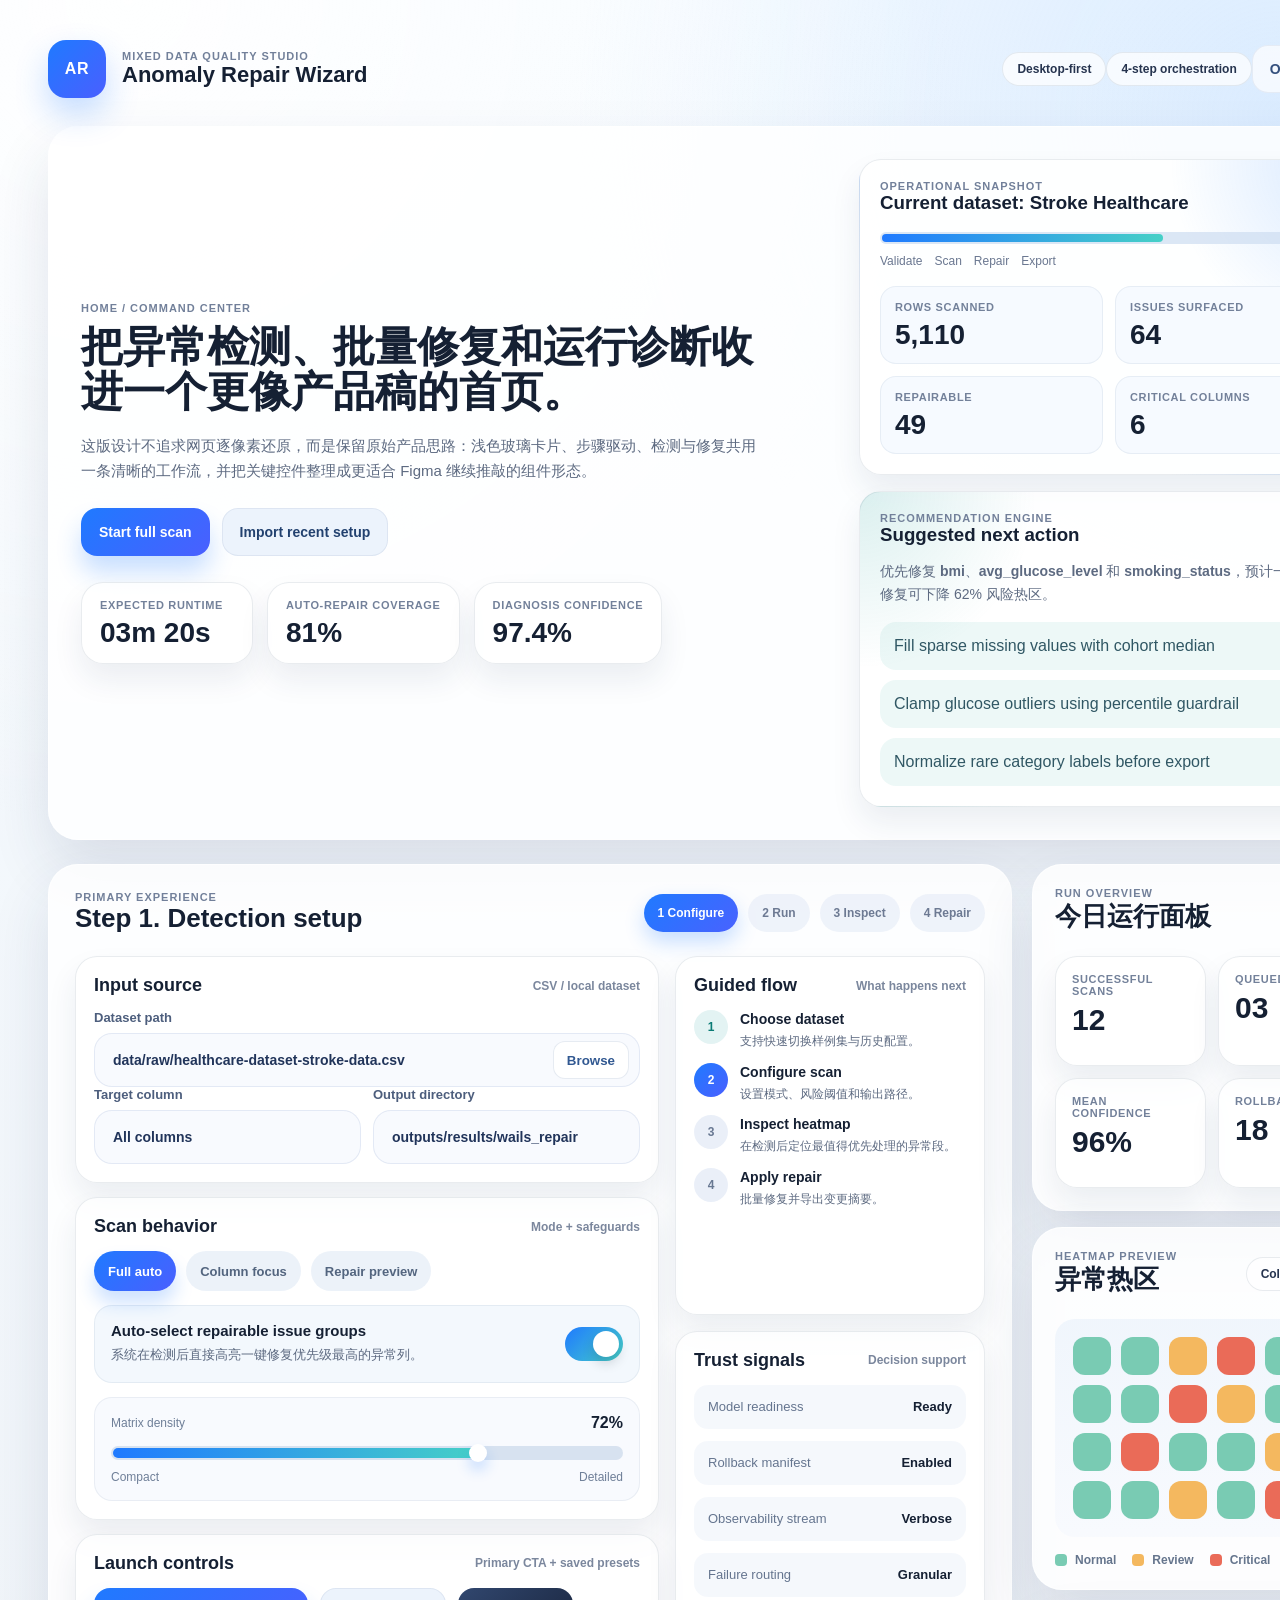
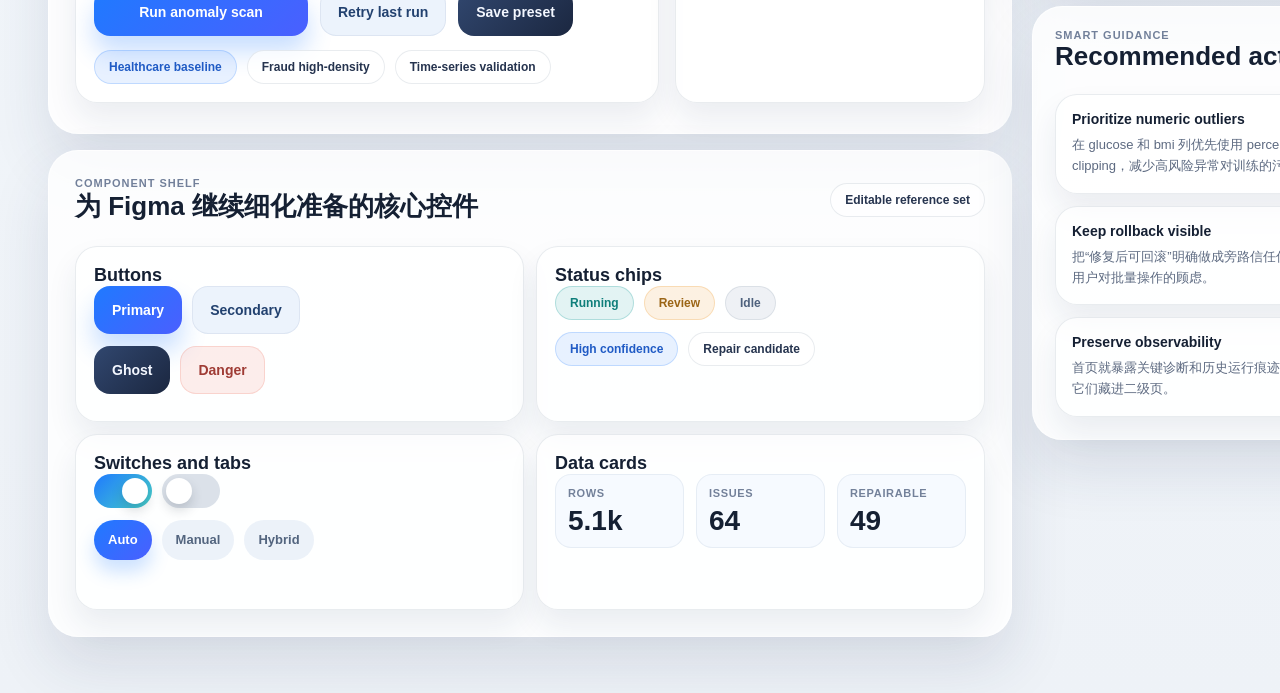
==== appshell/frontend/figma-home-native.html @ bd6d8a05 "feat: land agent runtime langgraph and benchmark tooling" ====
﻿<!doctype html>
<html lang="zh-CN">
  <head>
    <meta charset="UTF-8" />
    <meta name="viewport" content="width=device-width, initial-scale=1.0" />
    <title>Anomaly Repair Design Board</title>
    <link rel="stylesheet" href="./src/figma-home-native.css" />
  </head>
  <body class="design-body">
    <main class="design-shell">
      <header class="topbar">
        <div class="brand">
          <div class="brand-mark">AR</div>
          <div>
            <p class="eyebrow">Mixed Data Quality Studio</p>
            <h1 class="brand-title">Anomaly Repair Wizard</h1>
          </div>
        </div>
        <div class="topbar-meta">
          <span class="meta-pill">Desktop-first</span>
          <span class="meta-pill">4-step orchestration</span>
          <button class="ghost-button" type="button">Open prototype</button>
        </div>
      </header>

      <section class="hero-panel">
        <div class="hero-copy">
          <p class="eyebrow">Home / Command Center</p>
          <h2>把异常检测、批量修复和运行诊断收进一个更像产品稿的首页。</h2>
          <p class="hero-text">
            这版设计不追求网页逐像素还原，而是保留原始产品思路：浅色玻璃卡片、步骤驱动、检测与修复共用一条清晰的工作流，并把关键控件整理成更适合
            Figma 继续推敲的组件形态。
          </p>
          <div class="hero-actions">
            <button class="primary-button" type="button">Start full scan</button>
            <button class="secondary-button" type="button">Import recent setup</button>
          </div>
          <div class="hero-stats">
            <article class="hero-stat">
              <span>Expected runtime</span>
              <strong>03m 20s</strong>
            </article>
            <article class="hero-stat">
              <span>Auto-repair coverage</span>
              <strong>81%</strong>
            </article>
            <article class="hero-stat">
              <span>Diagnosis confidence</span>
              <strong>97.4%</strong>
            </article>
          </div>
        </div>

        <div class="hero-preview">
          <article class="preview-card preview-primary">
            <div class="preview-heading">
              <div>
                <p class="card-kicker">Operational snapshot</p>
                <h3>Current dataset: Stroke Healthcare</h3>
              </div>
              <span class="status-chip is-live">Live</span>
            </div>

            <div class="mini-progress">
              <div class="mini-progress-bar"><span></span></div>
              <div class="mini-progress-labels">
                <span>Validate</span>
                <span>Scan</span>
                <span>Repair</span>
                <span>Export</span>
              </div>
            </div>

            <div class="preview-grid">
              <article class="preview-stat"><span>Rows scanned</span><strong>5,110</strong></article>
              <article class="preview-stat"><span>Issues surfaced</span><strong>64</strong></article>
              <article class="preview-stat"><span>Repairable</span><strong>49</strong></article>
              <article class="preview-stat"><span>Critical columns</span><strong>6</strong></article>
            </div>
          </article>

          <article class="preview-card preview-accent">
            <div class="preview-heading">
              <div>
                <p class="card-kicker">Recommendation engine</p>
                <h3>Suggested next action</h3>
              </div>
            </div>
            <p class="preview-note">
              优先修复 <strong>bmi</strong>、<strong>avg_glucose_level</strong> 和 <strong>smoking_status</strong>，预计一次批量修复可下降
              62% 风险热区。
            </p>
            <ul class="recommend-list">
              <li>Fill sparse missing values with cohort median</li>
              <li>Clamp glucose outliers using percentile guardrail</li>
              <li>Normalize rare category labels before export</li>
            </ul>
          </article>
        </div>
      </section>

      <section class="workspace-grid">
        <div class="workspace-main">
          <article class="surface surface-xl">
            <div class="surface-head">
              <div>
                <p class="card-kicker">Primary experience</p>
                <h3>Step 1. Detection setup</h3>
              </div>
              <div class="stepper">
                <span class="step is-active">1 Configure</span>
                <span class="step">2 Run</span>
                <span class="step">3 Inspect</span>
                <span class="step">4 Repair</span>
              </div>
            </div>

            <div class="control-layout">
              <div class="control-main">
                <article class="control-card">
                  <div class="section-head">
                    <h4>Input source</h4>
                    <span class="section-note">CSV / local dataset</span>
                  </div>
                  <div class="field-stack">
                    <label class="field">
                      <span class="field-label">Dataset path</span>
                      <div class="input-shell">
                        <span class="input-value">data/raw/healthcare-dataset-stroke-data.csv</span>
                        <button class="field-button" type="button">Browse</button>
                      </div>
                    </label>

                    <div class="field-grid">
                      <label class="field">
                        <span class="field-label">Target column</span>
                        <div class="input-shell input-shell-plain"><span class="input-value">All columns</span></div>
                      </label>
                      <label class="field">
                        <span class="field-label">Output directory</span>
                        <div class="input-shell input-shell-plain"><span class="input-value">outputs/results/wails_repair</span></div>
                      </label>
                    </div>
                  </div>
                </article>

                <article class="control-card">
                  <div class="section-head">
                    <h4>Scan behavior</h4>
                    <span class="section-note">Mode + safeguards</span>
                  </div>
                  <div class="mode-switches">
                    <button class="chip-button is-selected" type="button">Full auto</button>
                    <button class="chip-button" type="button">Column focus</button>
                    <button class="chip-button" type="button">Repair preview</button>
                  </div>
                  <div class="toggle-tile">
                    <div>
                      <strong>Auto-select repairable issue groups</strong>
                      <p>系统在检测后直接高亮一键修复优先级最高的异常列。</p>
                    </div>
                    <div class="toggle is-on"><span></span></div>
                  </div>
                  <div class="slider-card">
                    <div class="slider-head"><span>Matrix density</span><strong>72%</strong></div>
                    <div class="slider-track"><span></span></div>
                    <div class="slider-scale"><span>Compact</span><span>Detailed</span></div>
                  </div>
                </article>

                <article class="control-card">
                  <div class="section-head">
                    <h4>Launch controls</h4>
                    <span class="section-note">Primary CTA + saved presets</span>
                  </div>
                  <div class="cta-row">
                    <button class="primary-button large" type="button">Run anomaly scan</button>
                    <button class="secondary-button" type="button">Retry last run</button>
                    <button class="ghost-button dark" type="button">Save preset</button>
                  </div>
                  <div class="preset-strip">
                    <span class="preset-pill is-blue">Healthcare baseline</span>
                    <span class="preset-pill">Fraud high-density</span>
                    <span class="preset-pill">Time-series validation</span>
                  </div>
                </article>
              </div>

              <aside class="control-side">
                <article class="rail-card">
                  <div class="section-head">
                    <h4>Guided flow</h4>
                    <span class="section-note">What happens next</span>
                  </div>
                  <ol class="flow-list">
                    <li class="flow-item done"><span class="flow-dot">1</span><div><strong>Choose dataset</strong><p>支持快速切换样例集与历史配置。</p></div></li>
                    <li class="flow-item active"><span class="flow-dot">2</span><div><strong>Configure scan</strong><p>设置模式、风险阈值和输出路径。</p></div></li>
                    <li class="flow-item"><span class="flow-dot">3</span><div><strong>Inspect heatmap</strong><p>在检测后定位最值得优先处理的异常段。</p></div></li>
                    <li class="flow-item"><span class="flow-dot">4</span><div><strong>Apply repair</strong><p>批量修复并导出变更摘要。</p></div></li>
                  </ol>
                </article>

                <article class="rail-card">
                  <div class="section-head">
                    <h4>Trust signals</h4>
                    <span class="section-note">Decision support</span>
                  </div>
                  <div class="signal-list">
                    <div class="signal-row"><span>Model readiness</span><strong>Ready</strong></div>
                    <div class="signal-row"><span>Rollback manifest</span><strong>Enabled</strong></div>
                    <div class="signal-row"><span>Observability stream</span><strong>Verbose</strong></div>
                    <div class="signal-row"><span>Failure routing</span><strong>Granular</strong></div>
                  </div>
                </article>
              </aside>
            </div>
          </article>

          <article class="surface">
            <div class="surface-head">
              <div>
                <p class="card-kicker">Component shelf</p>
                <h3>为 Figma 继续细化准备的核心控件</h3>
              </div>
              <span class="meta-pill soft">Editable reference set</span>
            </div>

            <div class="component-grid">
              <article class="component-card">
                <h4>Buttons</h4>
                <div class="component-row">
                  <button class="primary-button" type="button">Primary</button>
                  <button class="secondary-button" type="button">Secondary</button>
                </div>
                <div class="component-row">
                  <button class="ghost-button dark" type="button">Ghost</button>
                  <button class="danger-button" type="button">Danger</button>
                </div>
              </article>

              <article class="component-card">
                <h4>Status chips</h4>
                <div class="component-wrap">
                  <span class="status-chip is-live">Running</span>
                  <span class="status-chip is-warning">Review</span>
                  <span class="status-chip is-calm">Idle</span>
                </div>
                <div class="component-wrap">
                  <span class="preset-pill is-blue">High confidence</span>
                  <span class="preset-pill">Repair candidate</span>
                </div>
              </article>

              <article class="component-card">
                <h4>Switches and tabs</h4>
                <div class="component-wrap">
                  <div class="toggle is-on"><span></span></div>
                  <div class="toggle"><span></span></div>
                </div>
                <div class="mode-switches compact">
                  <button class="chip-button is-selected" type="button">Auto</button>
                  <button class="chip-button" type="button">Manual</button>
                  <button class="chip-button" type="button">Hybrid</button>
                </div>
              </article>

              <article class="component-card">
                <h4>Data cards</h4>
                <div class="mini-stat-grid">
                  <div class="mini-stat"><span>Rows</span><strong>5.1k</strong></div>
                  <div class="mini-stat"><span>Issues</span><strong>64</strong></div>
                  <div class="mini-stat"><span>Repairable</span><strong>49</strong></div>
                </div>
              </article>
            </div>
          </article>
        </div>

        <aside class="workspace-side">
          <article class="surface side-surface">
            <div class="surface-head">
              <div>
                <p class="card-kicker">Run overview</p>
                <h3>今日运行面板</h3>
              </div>
            </div>
            <div class="kpi-grid">
              <article class="kpi-card"><span>Successful scans</span><strong>12</strong></article>
              <article class="kpi-card"><span>Queued repairs</span><strong>03</strong></article>
              <article class="kpi-card"><span>Mean confidence</span><strong>96%</strong></article>
              <article class="kpi-card"><span>Rollback points</span><strong>18</strong></article>
            </div>
          </article>

          <article class="surface side-surface">
            <div class="surface-head">
              <div>
                <p class="card-kicker">Heatmap preview</p>
                <h3>异常热区</h3>
              </div>
              <span class="meta-pill soft">Column severity</span>
            </div>
            <div class="heatmap">
              <span class="cell safe"></span><span class="cell safe"></span><span class="cell watch"></span><span class="cell danger"></span><span class="cell safe"></span><span class="cell watch"></span>
              <span class="cell safe"></span><span class="cell safe"></span><span class="cell danger"></span><span class="cell watch"></span><span class="cell safe"></span><span class="cell watch"></span>
              <span class="cell safe"></span><span class="cell danger"></span><span class="cell safe"></span><span class="cell safe"></span><span class="cell watch"></span><span class="cell safe"></span>
              <span class="cell safe"></span><span class="cell safe"></span><span class="cell watch"></span><span class="cell safe"></span><span class="cell danger"></span><span class="cell safe"></span>
            </div>
            <div class="legend">
              <span><i class="legend-dot safe"></i>Normal</span>
              <span><i class="legend-dot watch"></i>Review</span>
              <span><i class="legend-dot danger"></i>Critical</span>
            </div>
          </article>

          <article class="surface side-surface">
            <div class="surface-head">
              <div>
                <p class="card-kicker">Smart guidance</p>
                <h3>Recommended actions</h3>
              </div>
            </div>
            <div class="stack-list">
              <article class="stack-item"><strong>Prioritize numeric outliers</strong><p>在 glucose 和 bmi 列优先使用 percentile clipping，减少高风险异常对训练的污染。</p></article>
              <article class="stack-item"><strong>Keep rollback visible</strong><p>把“修复后可回滚”明确做成旁路信任信号，降低用户对批量操作的顾虑。</p></article>
              <article class="stack-item"><strong>Preserve observability</strong><p>首页就暴露关键诊断和历史运行痕迹，而不是把它们藏进二级页。</p></article>
            </div>
          </article>
        </aside>
      </section>
    </main>
  </body>
</html>
---- appshell/frontend/src/figma-home-native.css ----
﻿:root {
  --bg-top: #f6fbff;
  --bg-bottom: #eef2f7;
  --ink-strong: #152033;
  --ink-main: #26344f;
  --ink-soft: #5d6a81;
  --line-soft: rgba(43, 67, 100, 0.1);
  --surface: rgba(255, 255, 255, 0.82);
  --shadow-main: 0 28px 60px rgba(30, 53, 88, 0.12);
  --shadow-soft: 0 16px 30px rgba(30, 53, 88, 0.08);
  --radius-xl: 30px;
  --radius-lg: 22px;
  --radius-md: 16px;
}

* { box-sizing: border-box; }
html, body { min-height: 100%; }
body {
  margin: 0;
  color: var(--ink-main);
  font-family: Aptos, "Segoe UI", "PingFang SC", "Microsoft YaHei", sans-serif;
  background:
    radial-gradient(circle at 10% 0%, rgba(255, 255, 255, 0.95), transparent 32%),
    radial-gradient(circle at 100% 5%, rgba(196, 223, 255, 0.55), transparent 28%),
    linear-gradient(180deg, var(--bg-top), var(--bg-bottom));
}
.design-shell { width: 1440px; margin: 0 auto; padding: 40px 48px 56px; }
.topbar, .hero-panel, .workspace-grid, .surface-head, .preview-heading, .hero-actions, .hero-stats, .topbar-meta, .stepper, .mode-switches, .cta-row, .preset-strip, .signal-row, .component-row, .component-wrap, .legend, .section-head, .mini-progress-labels, .slider-head, .slider-scale { display: flex; align-items: center; }
.topbar, .surface-head, .preview-heading, .topbar-meta, .stepper, .legend, .section-head, .slider-head, .slider-scale { justify-content: space-between; }
.topbar { margin-bottom: 28px; }
.brand { display: flex; gap: 16px; align-items: center; }
.brand-mark { width: 58px; height: 58px; border-radius: 18px; display: grid; place-items: center; color: #fff; font-weight: 700; letter-spacing: .04em; background: linear-gradient(135deg, #1f7aff, #4a5fff); box-shadow: 0 16px 32px rgba(31,122,255,.25); }
.eyebrow, .card-kicker { margin: 0; text-transform: uppercase; letter-spacing: .09em; font-size: 11px; font-weight: 700; color: #72809a; }
.brand-title, .hero-copy h2, .surface-head h3, .preview-heading h3, .section-head h4, .component-card h4 { margin: 0; color: var(--ink-strong); }
.brand-title { font-size: 22px; }
.meta-pill, .status-chip, .preset-pill { display: inline-flex; align-items: center; min-height: 34px; padding: 0 14px; border-radius: 999px; font-size: 12px; font-weight: 700; border: 1px solid var(--line-soft); background: rgba(255,255,255,.72); color: var(--ink-main); }
.meta-pill.soft { background: rgba(255,255,255,.55); }
.hero-panel, .surface { border-radius: var(--radius-xl); border: 1px solid rgba(255,255,255,.72); background: var(--surface); box-shadow: var(--shadow-main); }
.hero-panel { display: grid; grid-template-columns: 1.2fr .8fr; gap: 28px; padding: 32px; margin-bottom: 24px; }
.hero-copy h2 { margin-top: 10px; font-size: 42px; line-height: 1.08; max-width: 700px; }
.hero-text { margin: 18px 0 0; max-width: 680px; line-height: 1.72; color: var(--ink-soft); font-size: 15px; }
.hero-actions { gap: 12px; justify-content: flex-start; margin-top: 24px; }
.hero-stats { gap: 14px; justify-content: flex-start; margin-top: 26px; }
.hero-stat, .preview-card, .control-card, .rail-card, .component-card, .kpi-card, .stack-item { border-radius: var(--radius-lg); border: 1px solid var(--line-soft); background: rgba(255,255,255,.72); box-shadow: var(--shadow-soft); }
.hero-stat { min-width: 172px; padding: 16px 18px; }
.hero-stat span, .preview-stat span, .kpi-card span, .mini-stat span { display: block; font-size: 11px; color: #73819a; text-transform: uppercase; letter-spacing: .06em; font-weight: 700; }
.hero-stat strong, .preview-stat strong, .kpi-card strong, .mini-stat strong { display: block; margin-top: 8px; font-size: 28px; color: var(--ink-strong); line-height: 1; }
.hero-preview { display: grid; gap: 16px; }
.preview-card { padding: 20px; }
.preview-primary { background: radial-gradient(circle at 100% 0%, rgba(31,122,255,.18), transparent 32%), rgba(255,255,255,.78); }
.preview-accent { background: radial-gradient(circle at 0% 0%, rgba(30,159,154,.16), transparent 30%), rgba(255,255,255,.78); }
.status-chip.is-live { color: #0e7e7a; background: rgba(30,159,154,.12); border-color: rgba(30,159,154,.26); }
.status-chip.is-warning { color: #9b6516; background: rgba(240,169,77,.16); border-color: rgba(240,169,77,.3); }
.status-chip.is-calm { color: #4e617d; background: rgba(100,122,156,.1); }
.mini-progress { margin-top: 18px; }
.mini-progress-bar { height: 12px; border-radius: 999px; background: rgba(207,222,242,.72); padding: 2px; }
.mini-progress-bar span { display: block; width: 62%; height: 100%; border-radius: inherit; background: linear-gradient(90deg, #1f7aff, #46d0c7); }
.mini-progress-labels { margin-top: 10px; gap: 12px; }
.mini-progress-labels span { font-size: 12px; color: #6a7790; }
.preview-grid, .kpi-grid, .component-grid, .mini-stat-grid { display: grid; gap: 12px; }
.preview-grid, .kpi-grid { grid-template-columns: repeat(2, minmax(0,1fr)); }
.preview-grid { margin-top: 18px; }
.preview-stat, .mini-stat { border-radius: var(--radius-md); background: rgba(246,250,255,.92); border: 1px solid rgba(57,88,130,.08); padding: 14px; }
.preview-note { margin: 14px 0 0; line-height: 1.65; color: var(--ink-soft); font-size: 14px; }
.recommend-list, .flow-list, .stack-list { margin: 0; padding: 0; list-style: none; }
.recommend-list { margin-top: 16px; display: grid; gap: 10px; }
.recommend-list li { border-radius: var(--radius-md); padding: 12px 14px; background: rgba(30,159,154,.08); color: #305764; line-height: 1.5; }
.workspace-grid { display: grid; grid-template-columns: minmax(0,1fr) 360px; gap: 20px; align-items: flex-start; }
.workspace-main, .workspace-side, .control-layout, .control-main, .control-side, .signal-list { display: grid; gap: 16px; }
.surface { padding: 26px; }
.surface-xl { padding-bottom: 30px; }
.surface-head { gap: 18px; margin-bottom: 22px; }
.surface-head h3 { font-size: 26px; }
.stepper { gap: 10px; flex-wrap: wrap; }
.step { min-height: 38px; padding: 0 14px; border-radius: 999px; display: inline-flex; align-items: center; background: rgba(236,241,249,.8); color: #6d7a93; font-size: 12px; font-weight: 700; }
.step.is-active { color: #fff; background: linear-gradient(135deg, #1f7aff, #4962ff); box-shadow: 0 10px 20px rgba(31,122,255,.24); }
.control-layout { grid-template-columns: minmax(0,1fr) 310px; }
.control-main, .field-stack { gap: 14px; }
.control-card, .rail-card, .component-card, .side-surface { padding: 18px; }
.section-head { margin-bottom: 14px; gap: 12px; }
.section-head h4, .component-card h4 { font-size: 18px; }
.section-note { color: #7b879d; font-size: 12px; font-weight: 600; }
.field-grid { display: grid; grid-template-columns: repeat(2, minmax(0,1fr)); gap: 12px; }
.field { display: grid; gap: 8px; }
.field-label { font-size: 13px; font-weight: 700; color: #4d5e7d; }
.input-shell { min-height: 54px; border-radius: 18px; border: 1px solid rgba(39,84,152,.1); background: rgba(248,250,254,.95); padding: 0 10px 0 18px; display: flex; align-items: center; justify-content: space-between; gap: 12px; }
.input-shell-plain { justify-content: flex-start; }
.input-value { color: #21345a; font-size: 14px; font-weight: 600; }
.field-button, .chip-button, .ghost-button, .secondary-button, .primary-button, .danger-button { border: 0; cursor: default; font-family: inherit; }
.field-button { min-height: 38px; padding: 0 14px; border-radius: 12px; background: #fff; color: #315891; font-weight: 700; box-shadow: inset 0 0 0 1px rgba(49,88,145,.12); }
.mode-switches { justify-content: flex-start; gap: 10px; flex-wrap: wrap; }
.mode-switches.compact { margin-top: 12px; }
.chip-button { min-height: 40px; padding: 0 14px; border-radius: 999px; background: rgba(235,241,249,.92); color: #53657f; font-size: 13px; font-weight: 700; }
.chip-button.is-selected { color: #fff; background: linear-gradient(135deg, #1f7aff, #4a5fff); box-shadow: 0 12px 18px rgba(31,122,255,.22); }
.toggle-tile { margin-top: 14px; border-radius: 18px; background: rgba(242,247,253,.88); border: 1px solid rgba(57,88,130,.08); padding: 16px; display: flex; align-items: center; justify-content: space-between; gap: 16px; }
.toggle-tile strong { display: block; font-size: 15px; color: var(--ink-strong); }
.toggle-tile p { margin: 6px 0 0; line-height: 1.6; color: var(--ink-soft); font-size: 13px; }
.toggle { width: 58px; height: 34px; padding: 4px; border-radius: 999px; background: rgba(176,188,206,.45); display: flex; align-items: center; }
.toggle span { width: 26px; height: 26px; border-radius: 50%; background: #fff; box-shadow: 0 6px 12px rgba(25,38,56,.18); }
.toggle.is-on { justify-content: flex-end; background: linear-gradient(135deg, #1f7aff, #46d0c7); }
.slider-card { margin-top: 14px; padding: 16px; border-radius: 18px; background: rgba(248,250,254,.95); border: 1px solid rgba(57,88,130,.08); }
.slider-track { margin-top: 14px; height: 14px; border-radius: 999px; background: rgba(208,220,237,.8); padding: 2px; }
.slider-track span { display: block; width: 72%; height: 100%; border-radius: inherit; background: linear-gradient(90deg, #1f7aff, #46d0c7); position: relative; }
.slider-track span::after { content: ""; position: absolute; right: -8px; top: 50%; width: 18px; height: 18px; margin-top: -9px; border-radius: 50%; background: #fff; box-shadow: 0 8px 14px rgba(31,122,255,.24); }
.slider-scale { margin-top: 10px; }
.slider-scale span, .slider-head span { font-size: 12px; color: #6f7f98; }
.slider-head strong { color: var(--ink-strong); }
.cta-row { gap: 12px; justify-content: flex-start; flex-wrap: wrap; }
.preset-strip { margin-top: 14px; gap: 10px; justify-content: flex-start; flex-wrap: wrap; }
.preset-pill.is-blue { color: #205bc5; background: rgba(31,122,255,.1); border-color: rgba(31,122,255,.2); }
.flow-list, .signal-list, .stack-list { display: grid; gap: 12px; }
.flow-item { display: grid; grid-template-columns: 34px minmax(0,1fr); gap: 12px; align-items: start; }
.flow-dot { width: 34px; height: 34px; border-radius: 50%; display: grid; place-items: center; font-size: 12px; font-weight: 700; color: #687892; background: rgba(231,237,247,.88); }
.flow-item strong { color: var(--ink-strong); font-size: 14px; }
.flow-item p { margin: 4px 0 0; color: var(--ink-soft); font-size: 12px; line-height: 1.55; }
.flow-item.active .flow-dot { color: #fff; background: linear-gradient(135deg, #1f7aff, #4a5fff); }
.flow-item.done .flow-dot { color: #0a7b75; background: rgba(30,159,154,.12); }
.signal-row { justify-content: space-between; gap: 16px; min-height: 44px; border-radius: 14px; padding: 0 14px; background: rgba(245,248,252,.92); }
.signal-row span { color: #65758f; font-size: 13px; }
.signal-row strong { color: var(--ink-strong); font-size: 13px; }
.component-grid { grid-template-columns: repeat(2, minmax(0,1fr)); }
.component-card { min-height: 176px; }
.component-row, .component-wrap { gap: 10px; justify-content: flex-start; flex-wrap: wrap; }
.component-row + .component-row, .component-wrap + .component-wrap { margin-top: 12px; }
.mini-stat-grid { grid-template-columns: repeat(3, minmax(0,1fr)); }
.mini-stat { padding: 12px; }
.primary-button, .secondary-button, .ghost-button, .danger-button { min-height: 48px; padding: 0 18px; border-radius: 16px; font-size: 14px; font-weight: 700; }
.primary-button.large { min-width: 214px; }
.primary-button { color: #fff; background: linear-gradient(135deg, #1f7aff, #4a5fff); box-shadow: 0 16px 24px rgba(31,122,255,.24); }
.secondary-button { color: #22416f; background: rgba(236,243,252,.98); box-shadow: inset 0 0 0 1px rgba(40,72,126,.08); }
.ghost-button { color: #35517e; background: rgba(255,255,255,.7); box-shadow: inset 0 0 0 1px rgba(40,72,126,.08); }
.ghost-button.dark { color: #f3f7ff; background: linear-gradient(135deg, #31476f, #1b2740); box-shadow: none; }
.danger-button { color: #9f3c35; background: rgba(234,107,88,.12); box-shadow: inset 0 0 0 1px rgba(234,107,88,.2); }
.side-surface { padding: 22px; }
.kpi-grid { margin-top: 8px; }
.kpi-card { padding: 16px; min-height: 110px; }
.kpi-card strong { font-size: 30px; }
.heatmap { display: grid; grid-template-columns: repeat(6, minmax(0,1fr)); gap: 10px; margin-top: 6px; padding: 18px; border-radius: 20px; background: linear-gradient(180deg, rgba(239,245,252,.92), rgba(248,250,254,.96)); }
.cell { display: block; aspect-ratio: 1/1; border-radius: 12px; }
.cell.safe, .legend-dot.safe { background: #79cbb3; }
.cell.watch, .legend-dot.watch { background: #f4b85f; }
.cell.danger, .legend-dot.danger { background: #ea6b58; }
.legend { gap: 16px; justify-content: flex-start; margin-top: 16px; flex-wrap: wrap; }
.legend span { display: inline-flex; align-items: center; gap: 8px; color: #65758d; font-size: 12px; font-weight: 600; }
.legend-dot { width: 12px; height: 12px; border-radius: 4px; display: inline-block; }
.stack-item { padding: 16px; }
.stack-item strong { display: block; color: var(--ink-strong); font-size: 14px; }
.stack-item p { margin: 8px 0 0; color: var(--ink-soft); font-size: 13px; line-height: 1.6; }
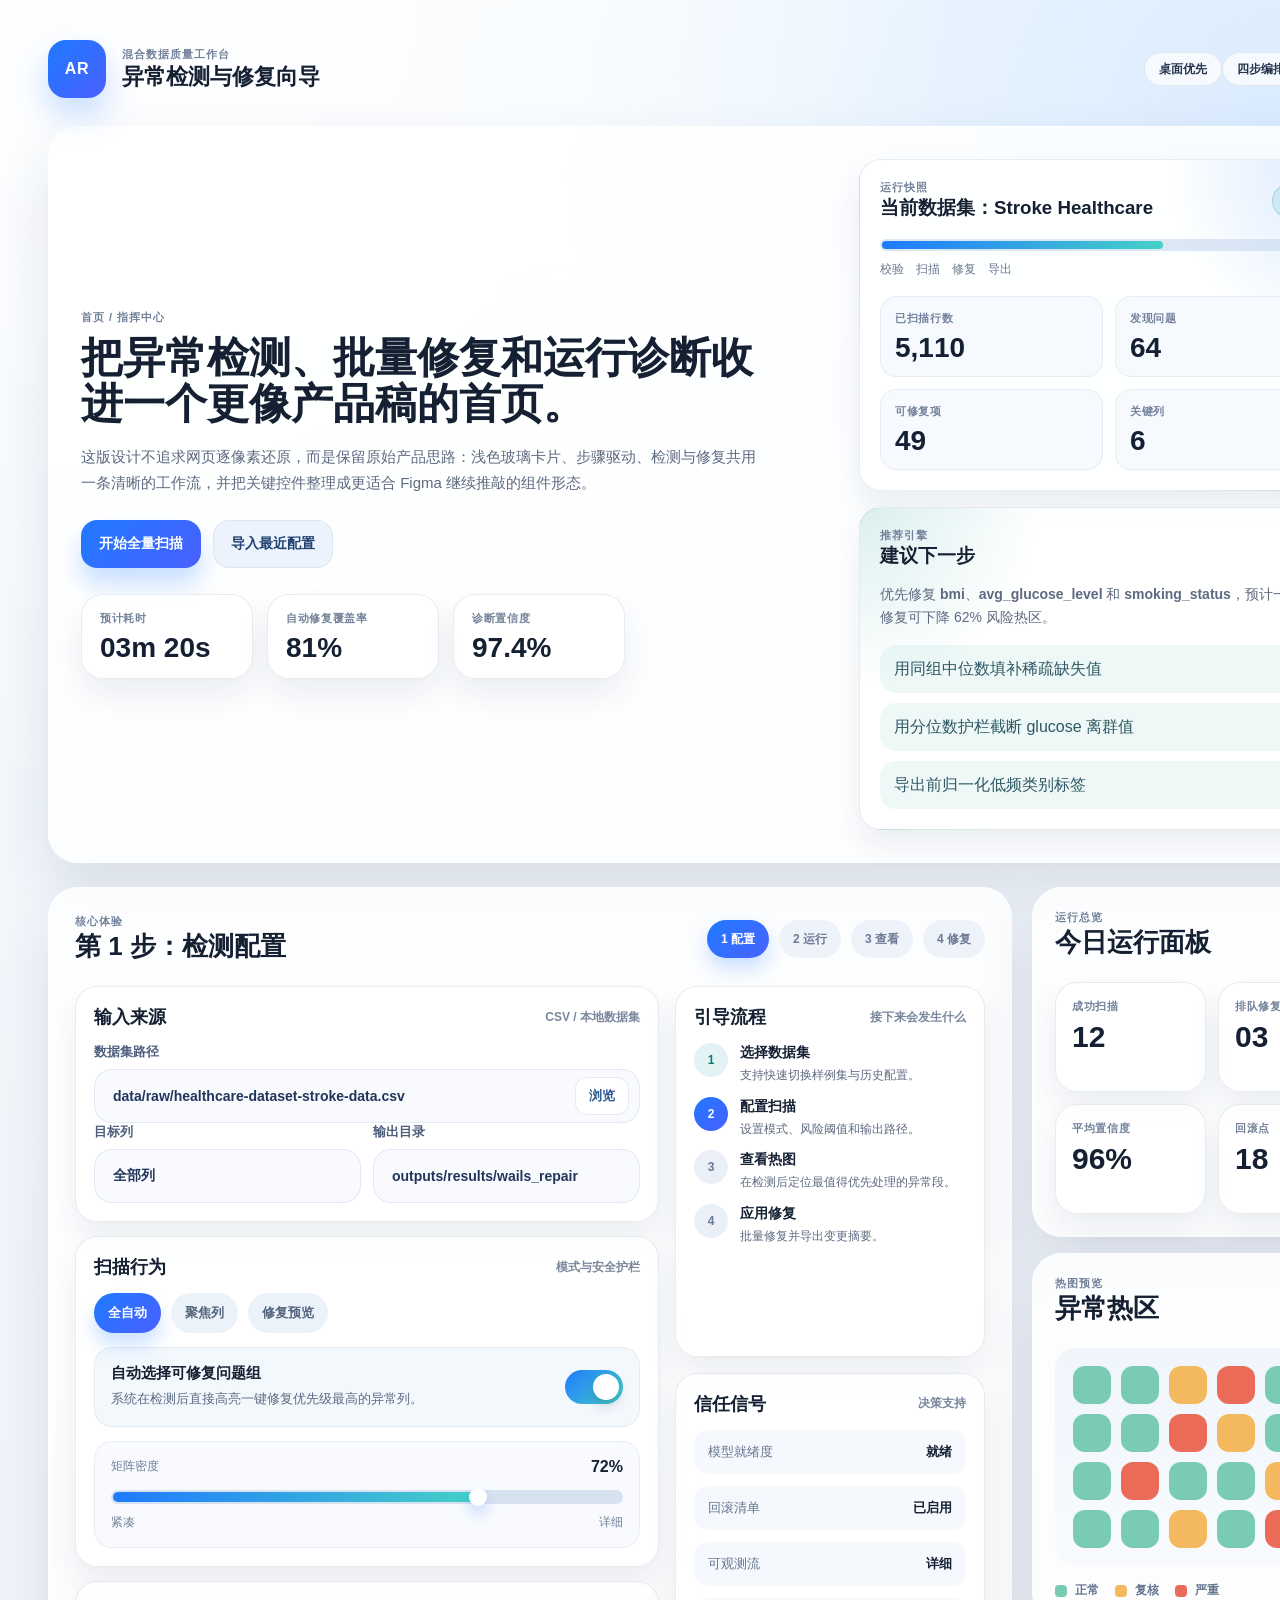
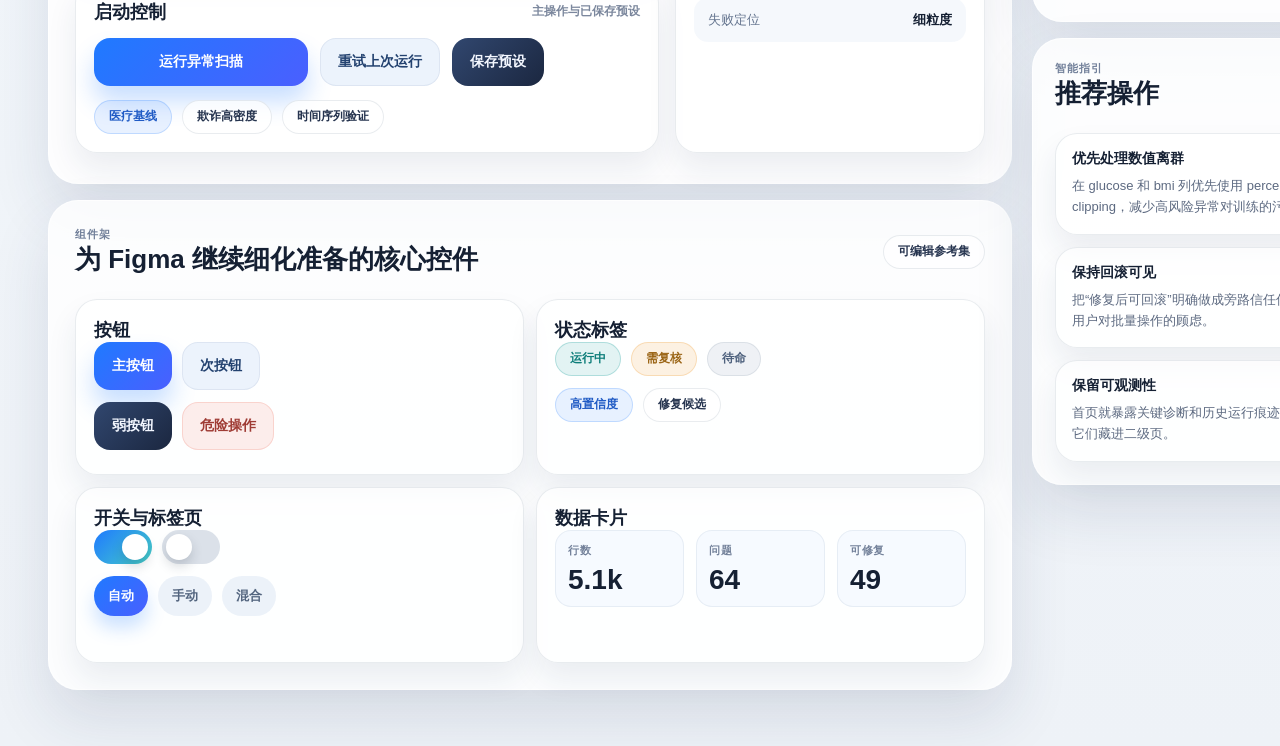
==== commit 2c1c8078: "Stabilize Wails app and update presentation assets" ====
--- a/appshell/frontend/figma-home-native.html
+++ b/appshell/frontend/figma-home-native.html
@@ -3,7 +3,7 @@
   <head>
     <meta charset="UTF-8" />
     <meta name="viewport" content="width=device-width, initial-scale=1.0" />
-    <title>Anomaly Repair Design Board</title>
+    <title>异常修复设计稿</title>
     <link rel="stylesheet" href="./src/figma-home-native.css" />
   </head>
   <body class="design-body">
@@ -12,40 +12,40 @@
         <div class="brand">
           <div class="brand-mark">AR</div>
           <div>
-            <p class="eyebrow">Mixed Data Quality Studio</p>
-            <h1 class="brand-title">Anomaly Repair Wizard</h1>
+            <p class="eyebrow">混合数据质量工作台</p>
+            <h1 class="brand-title">异常检测与修复向导</h1>
           </div>
         </div>
         <div class="topbar-meta">
-          <span class="meta-pill">Desktop-first</span>
-          <span class="meta-pill">4-step orchestration</span>
-          <button class="ghost-button" type="button">Open prototype</button>
+          <span class="meta-pill">桌面优先</span>
+          <span class="meta-pill">四步编排</span>
+          <button class="ghost-button" type="button">打开原型</button>
         </div>
       </header>
 
       <section class="hero-panel">
         <div class="hero-copy">
-          <p class="eyebrow">Home / Command Center</p>
+          <p class="eyebrow">首页 / 指挥中心</p>
           <h2>把异常检测、批量修复和运行诊断收进一个更像产品稿的首页。</h2>
           <p class="hero-text">
             这版设计不追求网页逐像素还原，而是保留原始产品思路：浅色玻璃卡片、步骤驱动、检测与修复共用一条清晰的工作流，并把关键控件整理成更适合
             Figma 继续推敲的组件形态。
           </p>
           <div class="hero-actions">
-            <button class="primary-button" type="button">Start full scan</button>
-            <button class="secondary-button" type="button">Import recent setup</button>
+            <button class="primary-button" type="button">开始全量扫描</button>
+            <button class="secondary-button" type="button">导入最近配置</button>
           </div>
           <div class="hero-stats">
             <article class="hero-stat">
-              <span>Expected runtime</span>
+              <span>预计耗时</span>
               <strong>03m 20s</strong>
             </article>
             <article class="hero-stat">
-              <span>Auto-repair coverage</span>
+              <span>自动修复覆盖率</span>
               <strong>81%</strong>
             </article>
             <article class="hero-stat">
-              <span>Diagnosis confidence</span>
+              <span>诊断置信度</span>
               <strong>97.4%</strong>
             </article>
           </div>
@@ -55,35 +55,35 @@
           <article class="preview-card preview-primary">
             <div class="preview-heading">
               <div>
-                <p class="card-kicker">Operational snapshot</p>
-                <h3>Current dataset: Stroke Healthcare</h3>
-              </div>
-              <span class="status-chip is-live">Live</span>
+                <p class="card-kicker">运行快照</p>
+                <h3>当前数据集：Stroke Healthcare</h3>
+              </div>
+              <span class="status-chip is-live">运行中</span>
             </div>
 
             <div class="mini-progress">
               <div class="mini-progress-bar"><span></span></div>
               <div class="mini-progress-labels">
-                <span>Validate</span>
-                <span>Scan</span>
-                <span>Repair</span>
-                <span>Export</span>
+                <span>校验</span>
+                <span>扫描</span>
+                <span>修复</span>
+                <span>导出</span>
               </div>
             </div>
 
             <div class="preview-grid">
-              <article class="preview-stat"><span>Rows scanned</span><strong>5,110</strong></article>
-              <article class="preview-stat"><span>Issues surfaced</span><strong>64</strong></article>
-              <article class="preview-stat"><span>Repairable</span><strong>49</strong></article>
-              <article class="preview-stat"><span>Critical columns</span><strong>6</strong></article>
+              <article class="preview-stat"><span>已扫描行数</span><strong>5,110</strong></article>
+              <article class="preview-stat"><span>发现问题</span><strong>64</strong></article>
+              <article class="preview-stat"><span>可修复项</span><strong>49</strong></article>
+              <article class="preview-stat"><span>关键列</span><strong>6</strong></article>
             </div>
           </article>
 
           <article class="preview-card preview-accent">
             <div class="preview-heading">
               <div>
-                <p class="card-kicker">Recommendation engine</p>
-                <h3>Suggested next action</h3>
+                <p class="card-kicker">推荐引擎</p>
+                <h3>建议下一步</h3>
               </div>
             </div>
             <p class="preview-note">
@@ -91,9 +91,9 @@
               62% 风险热区。
             </p>
             <ul class="recommend-list">
-              <li>Fill sparse missing values with cohort median</li>
-              <li>Clamp glucose outliers using percentile guardrail</li>
-              <li>Normalize rare category labels before export</li>
+              <li>用同组中位数填补稀疏缺失值</li>
+              <li>用分位数护栏截断 glucose 离群值</li>
+              <li>导出前归一化低频类别标签</li>
             </ul>
           </article>
         </div>
@@ -104,14 +104,14 @@
           <article class="surface surface-xl">
             <div class="surface-head">
               <div>
-                <p class="card-kicker">Primary experience</p>
-                <h3>Step 1. Detection setup</h3>
+                <p class="card-kicker">核心体验</p>
+                <h3>第 1 步：检测配置</h3>
               </div>
               <div class="stepper">
-                <span class="step is-active">1 Configure</span>
-                <span class="step">2 Run</span>
-                <span class="step">3 Inspect</span>
-                <span class="step">4 Repair</span>
+                <span class="step is-active">1 配置</span>
+                <span class="step">2 运行</span>
+                <span class="step">3 查看</span>
+                <span class="step">4 修复</span>
               </div>
             </div>
 
@@ -119,25 +119,25 @@
               <div class="control-main">
                 <article class="control-card">
                   <div class="section-head">
-                    <h4>Input source</h4>
-                    <span class="section-note">CSV / local dataset</span>
+                    <h4>输入来源</h4>
+                    <span class="section-note">CSV / 本地数据集</span>
                   </div>
                   <div class="field-stack">
                     <label class="field">
-                      <span class="field-label">Dataset path</span>
+                      <span class="field-label">数据集路径</span>
                       <div class="input-shell">
                         <span class="input-value">data/raw/healthcare-dataset-stroke-data.csv</span>
-                        <button class="field-button" type="button">Browse</button>
+                        <button class="field-button" type="button">浏览</button>
                       </div>
                     </label>
 
                     <div class="field-grid">
                       <label class="field">
-                        <span class="field-label">Target column</span>
-                        <div class="input-shell input-shell-plain"><span class="input-value">All columns</span></div>
+                        <span class="field-label">目标列</span>
+                        <div class="input-shell input-shell-plain"><span class="input-value">全部列</span></div>
                       </label>
                       <label class="field">
-                        <span class="field-label">Output directory</span>
+                        <span class="field-label">输出目录</span>
                         <div class="input-shell input-shell-plain"><span class="input-value">outputs/results/wails_repair</span></div>
                       </label>
                     </div>
@@ -146,42 +146,42 @@
 
                 <article class="control-card">
                   <div class="section-head">
-                    <h4>Scan behavior</h4>
-                    <span class="section-note">Mode + safeguards</span>
+                    <h4>扫描行为</h4>
+                    <span class="section-note">模式与安全护栏</span>
                   </div>
                   <div class="mode-switches">
-                    <button class="chip-button is-selected" type="button">Full auto</button>
-                    <button class="chip-button" type="button">Column focus</button>
-                    <button class="chip-button" type="button">Repair preview</button>
+                    <button class="chip-button is-selected" type="button">全自动</button>
+                    <button class="chip-button" type="button">聚焦列</button>
+                    <button class="chip-button" type="button">修复预览</button>
                   </div>
                   <div class="toggle-tile">
                     <div>
-                      <strong>Auto-select repairable issue groups</strong>
+                      <strong>自动选择可修复问题组</strong>
                       <p>系统在检测后直接高亮一键修复优先级最高的异常列。</p>
                     </div>
                     <div class="toggle is-on"><span></span></div>
                   </div>
                   <div class="slider-card">
-                    <div class="slider-head"><span>Matrix density</span><strong>72%</strong></div>
+                    <div class="slider-head"><span>矩阵密度</span><strong>72%</strong></div>
                     <div class="slider-track"><span></span></div>
-                    <div class="slider-scale"><span>Compact</span><span>Detailed</span></div>
+                    <div class="slider-scale"><span>紧凑</span><span>详细</span></div>
                   </div>
                 </article>
 
                 <article class="control-card">
                   <div class="section-head">
-                    <h4>Launch controls</h4>
-                    <span class="section-note">Primary CTA + saved presets</span>
+                    <h4>启动控制</h4>
+                    <span class="section-note">主操作与已保存预设</span>
                   </div>
                   <div class="cta-row">
-                    <button class="primary-button large" type="button">Run anomaly scan</button>
-                    <button class="secondary-button" type="button">Retry last run</button>
-                    <button class="ghost-button dark" type="button">Save preset</button>
+                    <button class="primary-button large" type="button">运行异常扫描</button>
+                    <button class="secondary-button" type="button">重试上次运行</button>
+                    <button class="ghost-button dark" type="button">保存预设</button>
                   </div>
                   <div class="preset-strip">
-                    <span class="preset-pill is-blue">Healthcare baseline</span>
-                    <span class="preset-pill">Fraud high-density</span>
-                    <span class="preset-pill">Time-series validation</span>
+                    <span class="preset-pill is-blue">医疗基线</span>
+                    <span class="preset-pill">欺诈高密度</span>
+                    <span class="preset-pill">时间序列验证</span>
                   </div>
                 </article>
               </div>
@@ -189,27 +189,27 @@
               <aside class="control-side">
                 <article class="rail-card">
                   <div class="section-head">
-                    <h4>Guided flow</h4>
-                    <span class="section-note">What happens next</span>
+                    <h4>引导流程</h4>
+                    <span class="section-note">接下来会发生什么</span>
                   </div>
                   <ol class="flow-list">
-                    <li class="flow-item done"><span class="flow-dot">1</span><div><strong>Choose dataset</strong><p>支持快速切换样例集与历史配置。</p></div></li>
-                    <li class="flow-item active"><span class="flow-dot">2</span><div><strong>Configure scan</strong><p>设置模式、风险阈值和输出路径。</p></div></li>
-                    <li class="flow-item"><span class="flow-dot">3</span><div><strong>Inspect heatmap</strong><p>在检测后定位最值得优先处理的异常段。</p></div></li>
-                    <li class="flow-item"><span class="flow-dot">4</span><div><strong>Apply repair</strong><p>批量修复并导出变更摘要。</p></div></li>
+                    <li class="flow-item done"><span class="flow-dot">1</span><div><strong>选择数据集</strong><p>支持快速切换样例集与历史配置。</p></div></li>
+                    <li class="flow-item active"><span class="flow-dot">2</span><div><strong>配置扫描</strong><p>设置模式、风险阈值和输出路径。</p></div></li>
+                    <li class="flow-item"><span class="flow-dot">3</span><div><strong>查看热图</strong><p>在检测后定位最值得优先处理的异常段。</p></div></li>
+                    <li class="flow-item"><span class="flow-dot">4</span><div><strong>应用修复</strong><p>批量修复并导出变更摘要。</p></div></li>
                   </ol>
                 </article>
 
                 <article class="rail-card">
                   <div class="section-head">
-                    <h4>Trust signals</h4>
-                    <span class="section-note">Decision support</span>
+                    <h4>信任信号</h4>
+                    <span class="section-note">决策支持</span>
                   </div>
                   <div class="signal-list">
-                    <div class="signal-row"><span>Model readiness</span><strong>Ready</strong></div>
-                    <div class="signal-row"><span>Rollback manifest</span><strong>Enabled</strong></div>
-                    <div class="signal-row"><span>Observability stream</span><strong>Verbose</strong></div>
-                    <div class="signal-row"><span>Failure routing</span><strong>Granular</strong></div>
+                    <div class="signal-row"><span>模型就绪度</span><strong>就绪</strong></div>
+                    <div class="signal-row"><span>回滚清单</span><strong>已启用</strong></div>
+                    <div class="signal-row"><span>可观测流</span><strong>详细</strong></div>
+                    <div class="signal-row"><span>失败定位</span><strong>细粒度</strong></div>
                   </div>
                 </article>
               </aside>
@@ -219,57 +219,57 @@
           <article class="surface">
             <div class="surface-head">
               <div>
-                <p class="card-kicker">Component shelf</p>
+                <p class="card-kicker">组件架</p>
                 <h3>为 Figma 继续细化准备的核心控件</h3>
               </div>
-              <span class="meta-pill soft">Editable reference set</span>
+              <span class="meta-pill soft">可编辑参考集</span>
             </div>
 
             <div class="component-grid">
               <article class="component-card">
-                <h4>Buttons</h4>
+                <h4>按钮</h4>
                 <div class="component-row">
-                  <button class="primary-button" type="button">Primary</button>
-                  <button class="secondary-button" type="button">Secondary</button>
+                  <button class="primary-button" type="button">主按钮</button>
+                  <button class="secondary-button" type="button">次按钮</button>
                 </div>
                 <div class="component-row">
-                  <button class="ghost-button dark" type="button">Ghost</button>
-                  <button class="danger-button" type="button">Danger</button>
+                  <button class="ghost-button dark" type="button">弱按钮</button>
+                  <button class="danger-button" type="button">危险操作</button>
                 </div>
               </article>
 
               <article class="component-card">
-                <h4>Status chips</h4>
+                <h4>状态标签</h4>
                 <div class="component-wrap">
-                  <span class="status-chip is-live">Running</span>
-                  <span class="status-chip is-warning">Review</span>
-                  <span class="status-chip is-calm">Idle</span>
+                  <span class="status-chip is-live">运行中</span>
+                  <span class="status-chip is-warning">需复核</span>
+                  <span class="status-chip is-calm">待命</span>
                 </div>
                 <div class="component-wrap">
-                  <span class="preset-pill is-blue">High confidence</span>
-                  <span class="preset-pill">Repair candidate</span>
+                  <span class="preset-pill is-blue">高置信度</span>
+                  <span class="preset-pill">修复候选</span>
                 </div>
               </article>
 
               <article class="component-card">
-                <h4>Switches and tabs</h4>
+                <h4>开关与标签页</h4>
                 <div class="component-wrap">
                   <div class="toggle is-on"><span></span></div>
                   <div class="toggle"><span></span></div>
                 </div>
                 <div class="mode-switches compact">
-                  <button class="chip-button is-selected" type="button">Auto</button>
-                  <button class="chip-button" type="button">Manual</button>
-                  <button class="chip-button" type="button">Hybrid</button>
+                  <button class="chip-button is-selected" type="button">自动</button>
+                  <button class="chip-button" type="button">手动</button>
+                  <button class="chip-button" type="button">混合</button>
                 </div>
               </article>
 
               <article class="component-card">
-                <h4>Data cards</h4>
+                <h4>数据卡片</h4>
                 <div class="mini-stat-grid">
-                  <div class="mini-stat"><span>Rows</span><strong>5.1k</strong></div>
-                  <div class="mini-stat"><span>Issues</span><strong>64</strong></div>
-                  <div class="mini-stat"><span>Repairable</span><strong>49</strong></div>
+                  <div class="mini-stat"><span>行数</span><strong>5.1k</strong></div>
+                  <div class="mini-stat"><span>问题</span><strong>64</strong></div>
+                  <div class="mini-stat"><span>可修复</span><strong>49</strong></div>
                 </div>
               </article>
             </div>
@@ -280,25 +280,25 @@
           <article class="surface side-surface">
             <div class="surface-head">
               <div>
-                <p class="card-kicker">Run overview</p>
+                <p class="card-kicker">运行总览</p>
                 <h3>今日运行面板</h3>
               </div>
             </div>
             <div class="kpi-grid">
-              <article class="kpi-card"><span>Successful scans</span><strong>12</strong></article>
-              <article class="kpi-card"><span>Queued repairs</span><strong>03</strong></article>
-              <article class="kpi-card"><span>Mean confidence</span><strong>96%</strong></article>
-              <article class="kpi-card"><span>Rollback points</span><strong>18</strong></article>
+              <article class="kpi-card"><span>成功扫描</span><strong>12</strong></article>
+              <article class="kpi-card"><span>排队修复</span><strong>03</strong></article>
+              <article class="kpi-card"><span>平均置信度</span><strong>96%</strong></article>
+              <article class="kpi-card"><span>回滚点</span><strong>18</strong></article>
             </div>
           </article>
 
           <article class="surface side-surface">
             <div class="surface-head">
               <div>
-                <p class="card-kicker">Heatmap preview</p>
+                <p class="card-kicker">热图预览</p>
                 <h3>异常热区</h3>
               </div>
-              <span class="meta-pill soft">Column severity</span>
+              <span class="meta-pill soft">列严重度</span>
             </div>
             <div class="heatmap">
               <span class="cell safe"></span><span class="cell safe"></span><span class="cell watch"></span><span class="cell danger"></span><span class="cell safe"></span><span class="cell watch"></span>
@@ -307,23 +307,23 @@
               <span class="cell safe"></span><span class="cell safe"></span><span class="cell watch"></span><span class="cell safe"></span><span class="cell danger"></span><span class="cell safe"></span>
             </div>
             <div class="legend">
-              <span><i class="legend-dot safe"></i>Normal</span>
-              <span><i class="legend-dot watch"></i>Review</span>
-              <span><i class="legend-dot danger"></i>Critical</span>
+              <span><i class="legend-dot safe"></i>正常</span>
+              <span><i class="legend-dot watch"></i>复核</span>
+              <span><i class="legend-dot danger"></i>严重</span>
             </div>
           </article>
 
           <article class="surface side-surface">
             <div class="surface-head">
               <div>
-                <p class="card-kicker">Smart guidance</p>
-                <h3>Recommended actions</h3>
+                <p class="card-kicker">智能指引</p>
+                <h3>推荐操作</h3>
               </div>
             </div>
             <div class="stack-list">
-              <article class="stack-item"><strong>Prioritize numeric outliers</strong><p>在 glucose 和 bmi 列优先使用 percentile clipping，减少高风险异常对训练的污染。</p></article>
-              <article class="stack-item"><strong>Keep rollback visible</strong><p>把“修复后可回滚”明确做成旁路信任信号，降低用户对批量操作的顾虑。</p></article>
-              <article class="stack-item"><strong>Preserve observability</strong><p>首页就暴露关键诊断和历史运行痕迹，而不是把它们藏进二级页。</p></article>
+              <article class="stack-item"><strong>优先处理数值离群</strong><p>在 glucose 和 bmi 列优先使用 percentile clipping，减少高风险异常对训练的污染。</p></article>
+              <article class="stack-item"><strong>保持回滚可见</strong><p>把“修复后可回滚”明确做成旁路信任信号，降低用户对批量操作的顾虑。</p></article>
+              <article class="stack-item"><strong>保留可观测性</strong><p>首页就暴露关键诊断和历史运行痕迹，而不是把它们藏进二级页。</p></article>
             </div>
           </article>
         </aside>
